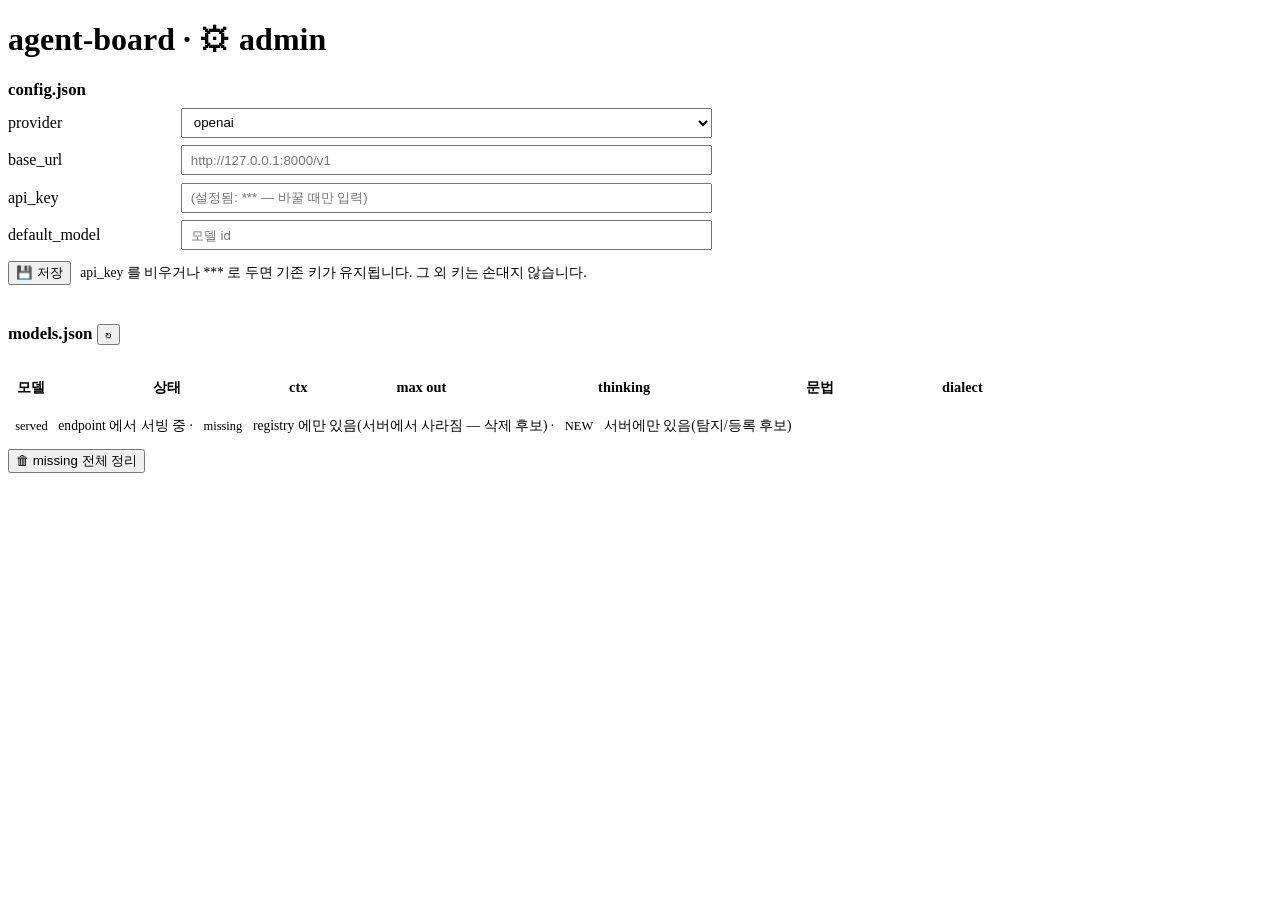
==== agent_board/static/admin.html @ d0db5e9c "v1.32.0: 모델 바인딩 키 wire_format → dialect (agent-cli v10.0.0 짝) agent-cli 10.0.0 이 wire_formats 를 dial" ====
<!doctype html>
<html lang="ko">
<head>
  <meta charset="utf-8">
  <meta name="viewport" content="width=device-width, initial-scale=1">
  <title>agent-board admin</title>
  <link rel="stylesheet" href="/static/style.css">
  <script>
    (function () {
      var THEMES = ["amber", "slate", "midnight", "terminal", "light"];
      try {
        var t = localStorage.getItem("agentcli_theme");
        if (THEMES.indexOf(t) === -1) {
          t = matchMedia("(prefers-color-scheme: light)").matches ? "light" : "amber";
        }
        document.documentElement.setAttribute("data-theme", t);
      } catch (e) {
        document.documentElement.setAttribute("data-theme", "amber");
      }
    })();
  </script>
  <style>
    /* admin 전용 소품 — 본체 style.css 토큰 위에 얹는 최소 레이어 */
    .adm-section { margin: 1.2rem 0; }
    .adm-section h2 { font-size: 1.05rem; margin-bottom: .5rem; }
    .adm-form { display: grid; grid-template-columns: 10rem 1fr; gap: .45rem .8rem; max-width: 44rem; align-items: center; }
    .adm-form input, .adm-form select { padding: .35rem .5rem; }
    .adm-actions { margin-top: .7rem; display: flex; gap: .6rem; align-items: center; }
    .adm-note { color: var(--muted); font-size: .85rem; }
    table.adm-models { border-collapse: collapse; width: 100%; max-width: 72rem; }
    table.adm-models th, table.adm-models td { border-bottom: 1px solid var(--border); padding: .4rem .55rem; text-align: left; font-size: .9rem; }
    .badge { display: inline-block; padding: .05rem .45rem; border-radius: .6rem; font-size: .78rem; }
    .badge.served  { background: color-mix(in srgb, var(--ok) 15%, transparent); color: var(--ok); }
    .badge.missing { background: var(--fail-soft-bg); color: var(--fail); }
    .badge.new     { background: color-mix(in srgb, var(--accent) 15%, transparent); color: var(--accent); }
    .badge.unknown { background: var(--surface-2); color: var(--muted); }
    .adm-status { min-height: 1.2rem; }
    .adm-status.err { color: var(--fail); }
    .adm-status.ok  { color: var(--ok); }
    dialog#entry-dlg { max-width: 34rem; width: 90%; border: 1px solid var(--border-2); border-radius: .5rem; background: var(--surface); color: inherit; }
    dialog#entry-dlg::backdrop { background: #0008; }
    #entry-form { display: grid; grid-template-columns: 14rem 1fr; gap: .4rem .7rem; align-items: center; margin: .8rem 0; }
    
  </style>
</head>
<body>
  <header>
    <h1><a href="/" style="text-decoration:none;color:inherit">agent-board</a> · ⚙ admin</h1>
  </header>

  <section class="adm-section" id="cfg">
    <h2>config.json <span class="adm-note" id="cfg-path"></span></h2>
    <div class="adm-form">
      <label for="cfg-provider">provider</label>
      <select id="cfg-provider">
        <option value="openai">openai</option>
        <option value="anthropic">anthropic</option>
      </select>
      <label for="cfg-base-url">base_url</label>
      <input id="cfg-base-url" type="text" placeholder="http://127.0.0.1:8000/v1">
      <label for="cfg-api-key">api_key</label>
      <input id="cfg-api-key" type="text" placeholder="(설정됨: *** — 바꿀 때만 입력)" autocomplete="off">
      <label for="cfg-default-model">default_model</label>
      <input id="cfg-default-model" type="text" placeholder="모델 id">
    </div>
    <div class="adm-actions">
      <button id="cfg-save" type="button" class="btn-primary">💾 저장</button>
      <span class="adm-note">api_key 를 비우거나 *** 로 두면 기존 키가 유지됩니다. 그 외 키는 손대지 않습니다.</span>
    </div>
    <div class="adm-status" id="cfg-status"></div>
  </section>

  <section class="adm-section" id="models">
    <h2>models.json
      <button id="models-refresh" type="button" class="btn-icon" title="endpoint 재프로브">↻</button>
    </h2>
    <div class="adm-status" id="models-status"></div>
    <table class="adm-models">
      <thead><tr>
        <th>모델</th><th>상태</th><th>ctx</th><th>max out</th><th>thinking</th><th>문법</th><th>dialect</th><th></th>
      </tr></thead>
      <tbody id="models-body"></tbody>
    </table>
    <p class="adm-note">
      <span class="badge served">served</span> endpoint 에서 서빙 중 ·
      <span class="badge missing">missing</span> registry 에만 있음(서버에서 사라짐 — 삭제 후보) ·
      <span class="badge new">NEW</span> 서버에만 있음(탐지/등록 후보)
    </p>
    <div class="adm-actions">
      <button id="models-clean" type="button" class="btn-danger">🗑 missing 전체 정리</button>
    </div>
  </section>

  <dialog id="entry-dlg">
    <h3 id="entry-title">모델 편집</h3>
    <form id="entry-form" method="dialog">
      <label>context_window</label><input id="ef-ctx" type="number" min="1">
      <label>max_output_tokens</label><input id="ef-maxout" type="number" min="1">
      <label>supports_thinking</label><input id="ef-thinking" type="checkbox">
      <label>supports_grammar</label><select id="ef-grammar" title="서버가 디코딩 문법(guided_grammar)을 강제하는가 — 미기록이면 인스턴스에서 📐 가 미확인으로 잠기고, 감지(프로브)를 돌리면 판정이 채워진다"><option value="">미기록 (감지 시 판정)</option><option value="true">true</option><option value="false">false</option></select>
      <label>dialect</label><select id="ef-wire" title="이 모델의 방언(dialect, 응답의 tool-call 모양) 바인딩 — auto 는 agent-cli 해석 체인(기본 json_fc)에 위임"></select>
    </form>
    <div class="adm-actions">
      <button id="entry-save" type="button" class="btn-primary">💾 저장</button>
      <button id="entry-cancel" type="button" class="btn-ghost">취소</button>
      <span class="adm-status" id="entry-status"></span>
    </div>
  </dialog>

  <script src="/static/admin.js"></script>
</body>
</html>
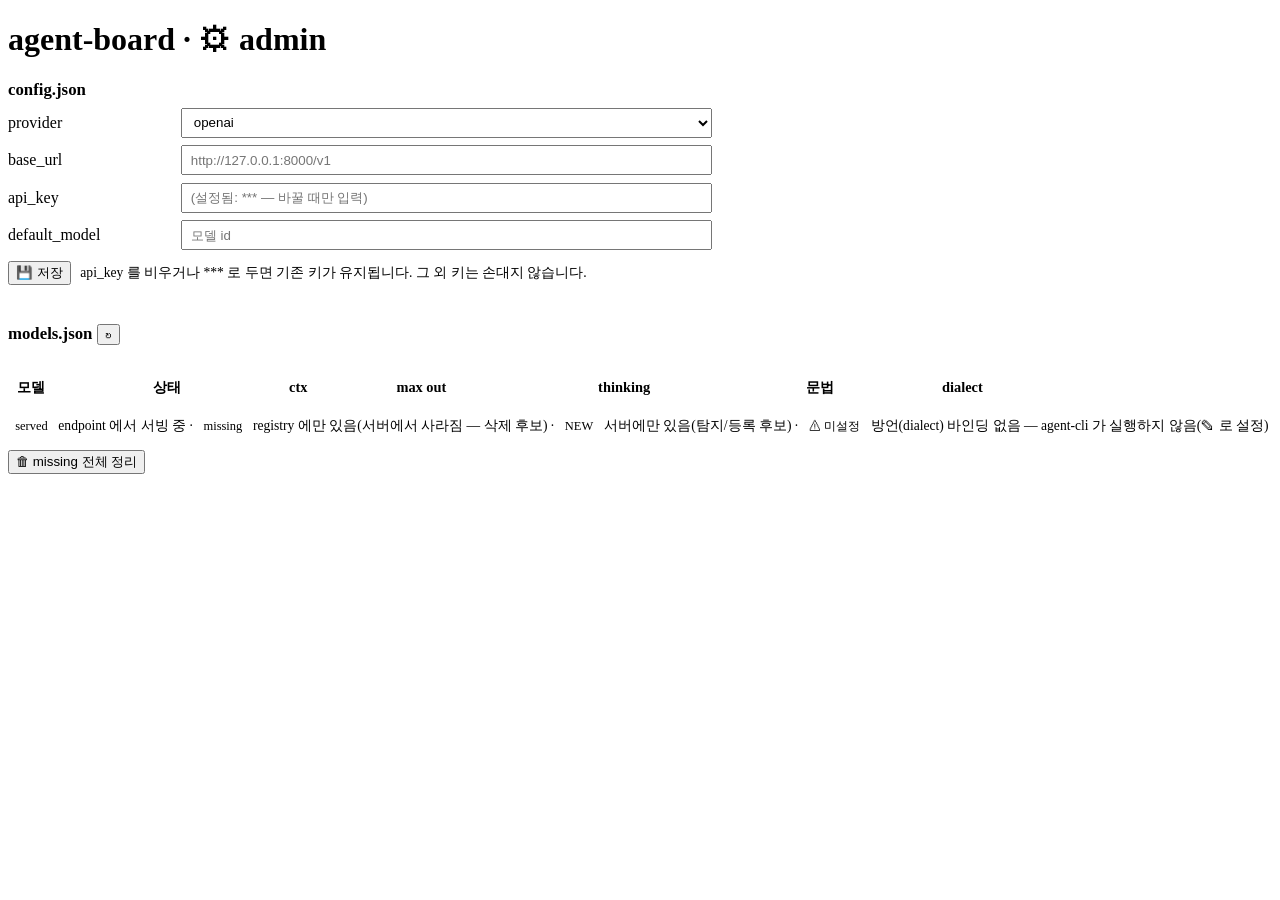
==== commit e7650107: "feat: bound models only — mandatory dialect binding, run gate, boot-failure reason (v1.33.0) agent-c" ====
--- a/agent_board/static/admin.html
+++ b/agent_board/static/admin.html
@@ -34,6 +34,8 @@
     .badge.missing { background: var(--fail-soft-bg); color: var(--fail); }
     .badge.new     { background: color-mix(in srgb, var(--accent) 15%, transparent); color: var(--accent); }
     .badge.unknown { background: var(--surface-2); color: var(--muted); }
+    .badge.unbound { background: var(--fail-soft-bg); color: var(--fail); }
+    .ef-guide { grid-column: 1 / -1; color: var(--muted); font-size: .85rem; margin-top: -.2rem; }
     .adm-status { min-height: 1.2rem; }
     .adm-status.err { color: var(--fail); }
     .adm-status.ok  { color: var(--ok); }
@@ -84,7 +86,8 @@
     <p class="adm-note">
       <span class="badge served">served</span> endpoint 에서 서빙 중 ·
       <span class="badge missing">missing</span> registry 에만 있음(서버에서 사라짐 — 삭제 후보) ·
-      <span class="badge new">NEW</span> 서버에만 있음(탐지/등록 후보)
+      <span class="badge new">NEW</span> 서버에만 있음(탐지/등록 후보) ·
+      <span class="badge unbound">⚠ 미설정</span> 방언(dialect) 바인딩 없음 — agent-cli 가 실행하지 않음(✎ 로 설정)
     </p>
     <div class="adm-actions">
       <button id="models-clean" type="button" class="btn-danger">🗑 missing 전체 정리</button>
@@ -98,7 +101,8 @@
       <label>max_output_tokens</label><input id="ef-maxout" type="number" min="1">
       <label>supports_thinking</label><input id="ef-thinking" type="checkbox">
       <label>supports_grammar</label><select id="ef-grammar" title="서버가 디코딩 문법(guided_grammar)을 강제하는가 — 미기록이면 인스턴스에서 📐 가 미확인으로 잠기고, 감지(프로브)를 돌리면 판정이 채워진다"><option value="">미기록 (감지 시 판정)</option><option value="true">true</option><option value="false">false</option></select>
-      <label>dialect</label><select id="ef-wire" title="이 모델의 방언(dialect, 응답의 tool-call 모양) 바인딩 — auto 는 agent-cli 해석 체인(기본 json_fc)에 위임"></select>
+      <label>dialect</label><select id="ef-wire" title="이 모델의 방언(dialect, 응답의 tool-call 모양) 바인딩 — 필수. 없으면 agent-cli 가 이 모델을 실행하지 않습니다"></select>
+      <div id="ef-wire-guide" class="ef-guide"></div>
     </form>
     <div class="adm-actions">
       <button id="entry-save" type="button" class="btn-primary">💾 저장</button>
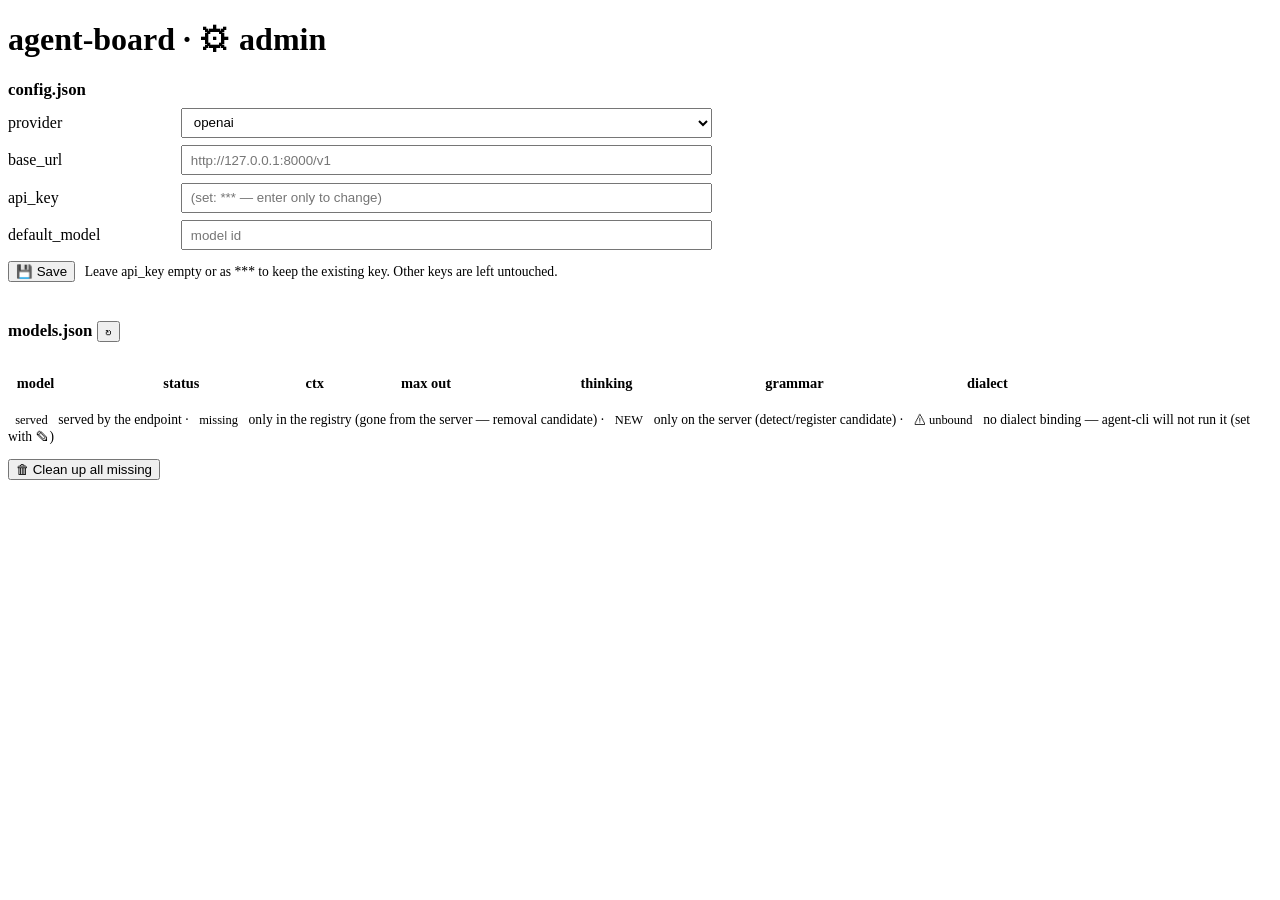
==== commit f99afe2b: "v1.37.0: 화면 문자열 영어 단일화 (agent-cli ≥ 10.62.2 짝) 보드·어드민 화면의 사용자 문자열(카드 상태·버튼·새 글/복제 폼·노브 패널· 토스트·어드민 표" ====
--- a/agent_board/static/admin.html
+++ b/agent_board/static/admin.html
@@ -61,52 +61,52 @@
       <label for="cfg-base-url">base_url</label>
       <input id="cfg-base-url" type="text" placeholder="http://127.0.0.1:8000/v1">
       <label for="cfg-api-key">api_key</label>
-      <input id="cfg-api-key" type="text" placeholder="(설정됨: *** — 바꿀 때만 입력)" autocomplete="off">
+      <input id="cfg-api-key" type="text" placeholder="(set: *** — enter only to change)" autocomplete="off">
       <label for="cfg-default-model">default_model</label>
-      <input id="cfg-default-model" type="text" placeholder="모델 id">
+      <input id="cfg-default-model" type="text" placeholder="model id">
     </div>
     <div class="adm-actions">
-      <button id="cfg-save" type="button" class="btn-primary">💾 저장</button>
-      <span class="adm-note">api_key 를 비우거나 *** 로 두면 기존 키가 유지됩니다. 그 외 키는 손대지 않습니다.</span>
+      <button id="cfg-save" type="button" class="btn-primary">💾 Save</button>
+      <span class="adm-note">Leave api_key empty or as *** to keep the existing key. Other keys are left untouched.</span>
     </div>
     <div class="adm-status" id="cfg-status"></div>
   </section>
 
   <section class="adm-section" id="models">
     <h2>models.json
-      <button id="models-refresh" type="button" class="btn-icon" title="endpoint 재프로브">↻</button>
+      <button id="models-refresh" type="button" class="btn-icon" title="Re-probe the endpoint">↻</button>
     </h2>
     <div class="adm-status" id="models-status"></div>
     <table class="adm-models">
       <thead><tr>
-        <th>모델</th><th>상태</th><th>ctx</th><th>max out</th><th>thinking</th><th>문법</th><th>dialect</th><th></th>
+        <th>model</th><th>status</th><th>ctx</th><th>max out</th><th>thinking</th><th>grammar</th><th>dialect</th><th></th>
       </tr></thead>
       <tbody id="models-body"></tbody>
     </table>
     <p class="adm-note">
-      <span class="badge served">served</span> endpoint 에서 서빙 중 ·
-      <span class="badge missing">missing</span> registry 에만 있음(서버에서 사라짐 — 삭제 후보) ·
-      <span class="badge new">NEW</span> 서버에만 있음(탐지/등록 후보) ·
-      <span class="badge unbound">⚠ 미설정</span> 방언(dialect) 바인딩 없음 — agent-cli 가 실행하지 않음(✎ 로 설정)
+      <span class="badge served">served</span> served by the endpoint ·
+      <span class="badge missing">missing</span> only in the registry (gone from the server — removal candidate) ·
+      <span class="badge new">NEW</span> only on the server (detect/register candidate) ·
+      <span class="badge unbound">⚠ unbound</span> no dialect binding — agent-cli will not run it (set with ✎)
     </p>
     <div class="adm-actions">
-      <button id="models-clean" type="button" class="btn-danger">🗑 missing 전체 정리</button>
+      <button id="models-clean" type="button" class="btn-danger">🗑 Clean up all missing</button>
     </div>
   </section>
 
   <dialog id="entry-dlg">
-    <h3 id="entry-title">모델 편집</h3>
+    <h3 id="entry-title">Edit model</h3>
     <form id="entry-form" method="dialog">
       <label>context_window</label><input id="ef-ctx" type="number" min="1">
       <label>max_output_tokens</label><input id="ef-maxout" type="number" min="1">
       <label>supports_thinking</label><input id="ef-thinking" type="checkbox">
-      <label>supports_grammar</label><select id="ef-grammar" title="서버가 디코딩 문법(guided_grammar)을 강제하는가 — 미기록이면 인스턴스에서 📐 가 미확인으로 잠기고, 감지(프로브)를 돌리면 판정이 채워진다"><option value="">미기록 (감지 시 판정)</option><option value="true">true</option><option value="false">false</option></select>
-      <label>dialect</label><select id="ef-wire" title="이 모델의 방언(dialect, 응답의 tool-call 모양) 바인딩 — 필수. 없으면 agent-cli 가 이 모델을 실행하지 않습니다"></select>
+      <label>supports_grammar</label><select id="ef-grammar" title="Whether the server enforces a decoding grammar (guided_grammar) — unrecorded locks 📐 as unknown in the instance; running detection (probe) fills it in"><option value="">unrecorded (decided on detection)</option><option value="true">true</option><option value="false">false</option></select>
+      <label>dialect</label><select id="ef-wire" title="This model's dialect binding (the tool-call shape of its replies) — required. Without it agent-cli will not run the model"></select>
       <div id="ef-wire-guide" class="ef-guide"></div>
     </form>
     <div class="adm-actions">
-      <button id="entry-save" type="button" class="btn-primary">💾 저장</button>
-      <button id="entry-cancel" type="button" class="btn-ghost">취소</button>
+      <button id="entry-save" type="button" class="btn-primary">💾 Save</button>
+      <button id="entry-cancel" type="button" class="btn-ghost">Cancel</button>
       <span class="adm-status" id="entry-status"></span>
     </div>
   </dialog>
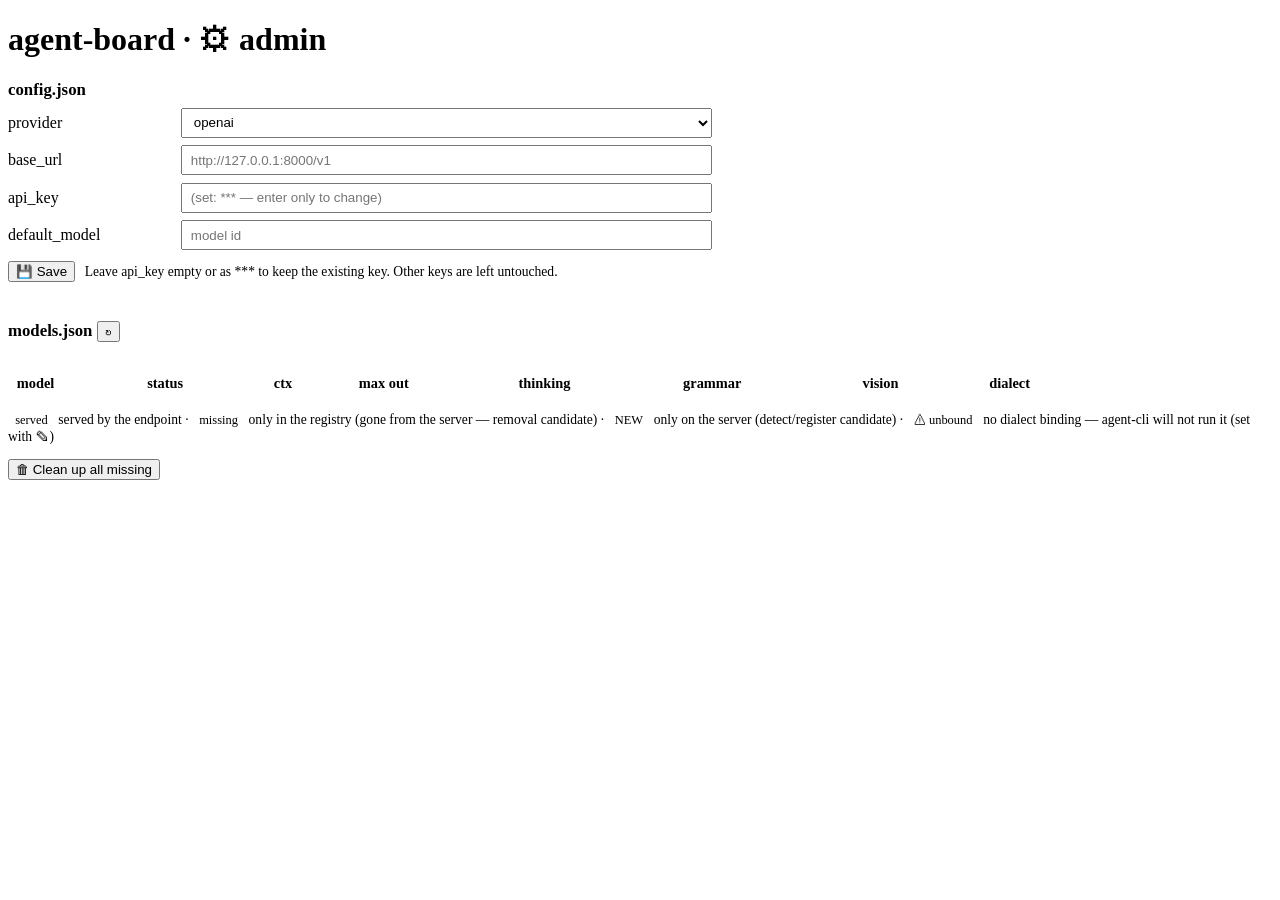
==== commit a3e6a23b: "v1.38.0: 모델 편집기에 supports_vision 열·3값 선택 (agent-cli ≥ 10.68.0 짝) 어드민 models.json 표에 `vision` 열(✓/✗/?" ====
--- a/agent_board/static/admin.html
+++ b/agent_board/static/admin.html
@@ -79,7 +79,7 @@
     <div class="adm-status" id="models-status"></div>
     <table class="adm-models">
       <thead><tr>
-        <th>model</th><th>status</th><th>ctx</th><th>max out</th><th>thinking</th><th>grammar</th><th>dialect</th><th></th>
+        <th>model</th><th>status</th><th>ctx</th><th>max out</th><th>thinking</th><th>grammar</th><th>vision</th><th>dialect</th><th></th>
       </tr></thead>
       <tbody id="models-body"></tbody>
     </table>
@@ -101,6 +101,7 @@
       <label>max_output_tokens</label><input id="ef-maxout" type="number" min="1">
       <label>supports_thinking</label><input id="ef-thinking" type="checkbox">
       <label>supports_grammar</label><select id="ef-grammar" title="Whether the server enforces a decoding grammar (guided_grammar) — unrecorded locks 📐 as unknown in the instance; running detection (probe) fills it in"><option value="">unrecorded (decided on detection)</option><option value="true">true</option><option value="false">false</option></select>
+      <label>supports_vision</label><select id="ef-vision" title="Whether the model can view images — unrecorded means the instance probes once on the first image and writes the verdict here (agent-cli ≥ 10.68.0)"><option value="">unrecorded (decided on first image)</option><option value="true">true</option><option value="false">false</option></select>
       <label>dialect</label><select id="ef-wire" title="This model's dialect binding (the tool-call shape of its replies) — required. Without it agent-cli will not run the model"></select>
       <div id="ef-wire-guide" class="ef-guide"></div>
     </form>
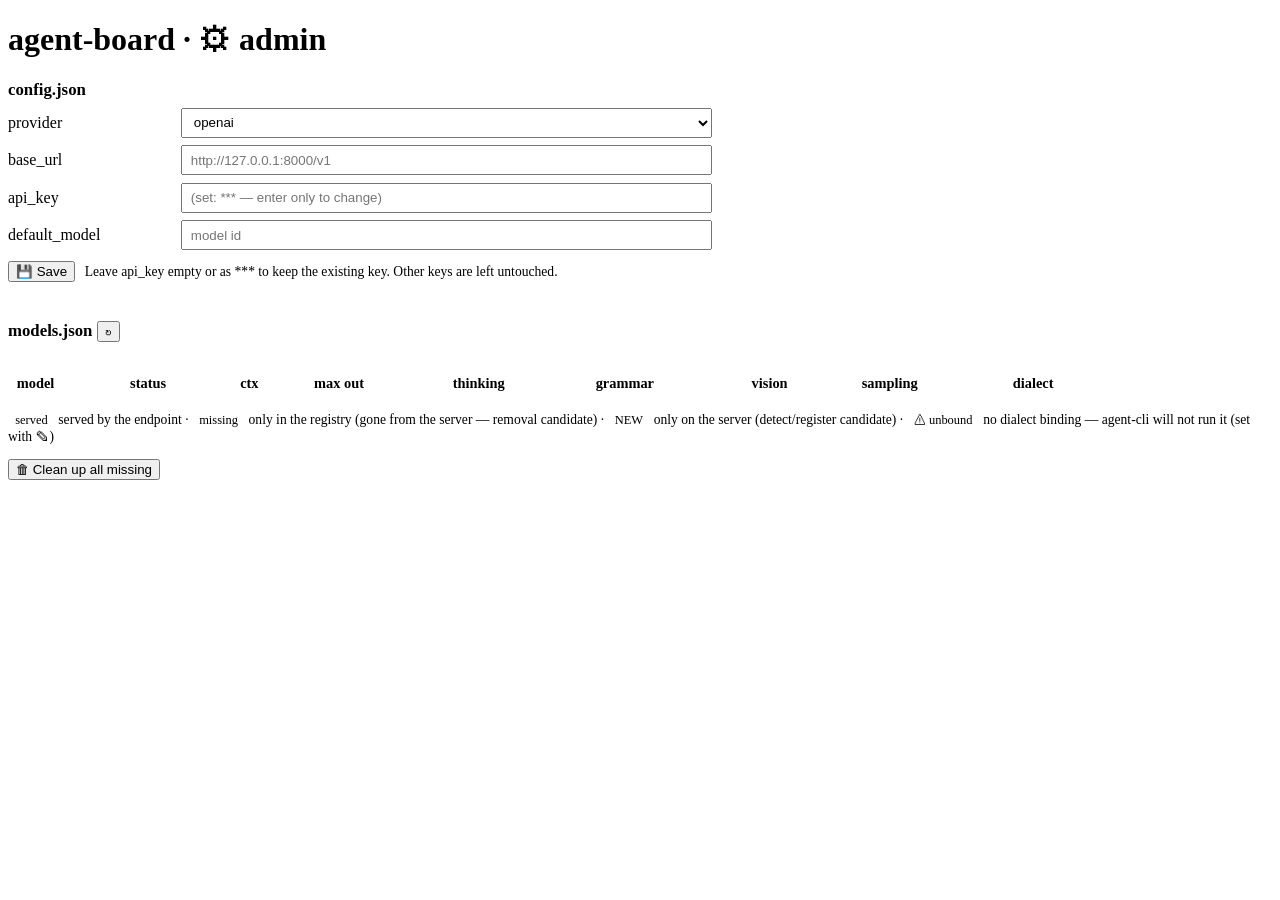
==== commit aec34c8f: "v1.39.0: 모델 편집기에 기본 샘플링 temperature·top_p 칸·sampling 열 (agent-cli ≥ 10.69.0 짝) agent-cli 10.69.0 의 🎲" ====
--- a/agent_board/static/admin.html
+++ b/agent_board/static/admin.html
@@ -79,7 +79,7 @@
     <div class="adm-status" id="models-status"></div>
     <table class="adm-models">
       <thead><tr>
-        <th>model</th><th>status</th><th>ctx</th><th>max out</th><th>thinking</th><th>grammar</th><th>vision</th><th>dialect</th><th></th>
+        <th>model</th><th>status</th><th>ctx</th><th>max out</th><th>thinking</th><th>grammar</th><th>vision</th><th>sampling</th><th>dialect</th><th></th>
       </tr></thead>
       <tbody id="models-body"></tbody>
     </table>
@@ -102,6 +102,8 @@
       <label>supports_thinking</label><input id="ef-thinking" type="checkbox">
       <label>supports_grammar</label><select id="ef-grammar" title="Whether the server enforces a decoding grammar (guided_grammar) — unrecorded locks 📐 as unknown in the instance; running detection (probe) fills it in"><option value="">unrecorded (decided on detection)</option><option value="true">true</option><option value="false">false</option></select>
       <label>supports_vision</label><select id="ef-vision" title="Whether the model can view images — unrecorded means the instance probes once on the first image and writes the verdict here (agent-cli ≥ 10.68.0)"><option value="">unrecorded (decided on first image)</option><option value="true">true</option><option value="false">false</option></select>
+      <label>temperature</label><input id="ef-temperature" type="number" min="0" max="2" step="0.05" placeholder="unrecorded — server default" title="Default sampling temperature for this model (0–2), sent with every request unless a room sets its own 🎲 knob. Empty = not recorded, the server decides (agent-cli ≥ 10.69.0)">
+      <label>top_p</label><input id="ef-top-p" type="number" min="0" max="1" step="0.01" placeholder="unrecorded — server default" title="Default nucleus-sampling top_p for this model (0–1), sent with every request unless a room sets its own 🎲 knob. Empty = not recorded, the server decides (agent-cli ≥ 10.69.0)">
       <label>dialect</label><select id="ef-wire" title="This model's dialect binding (the tool-call shape of its replies) — required. Without it agent-cli will not run the model"></select>
       <div id="ef-wire-guide" class="ef-guide"></div>
     </form>
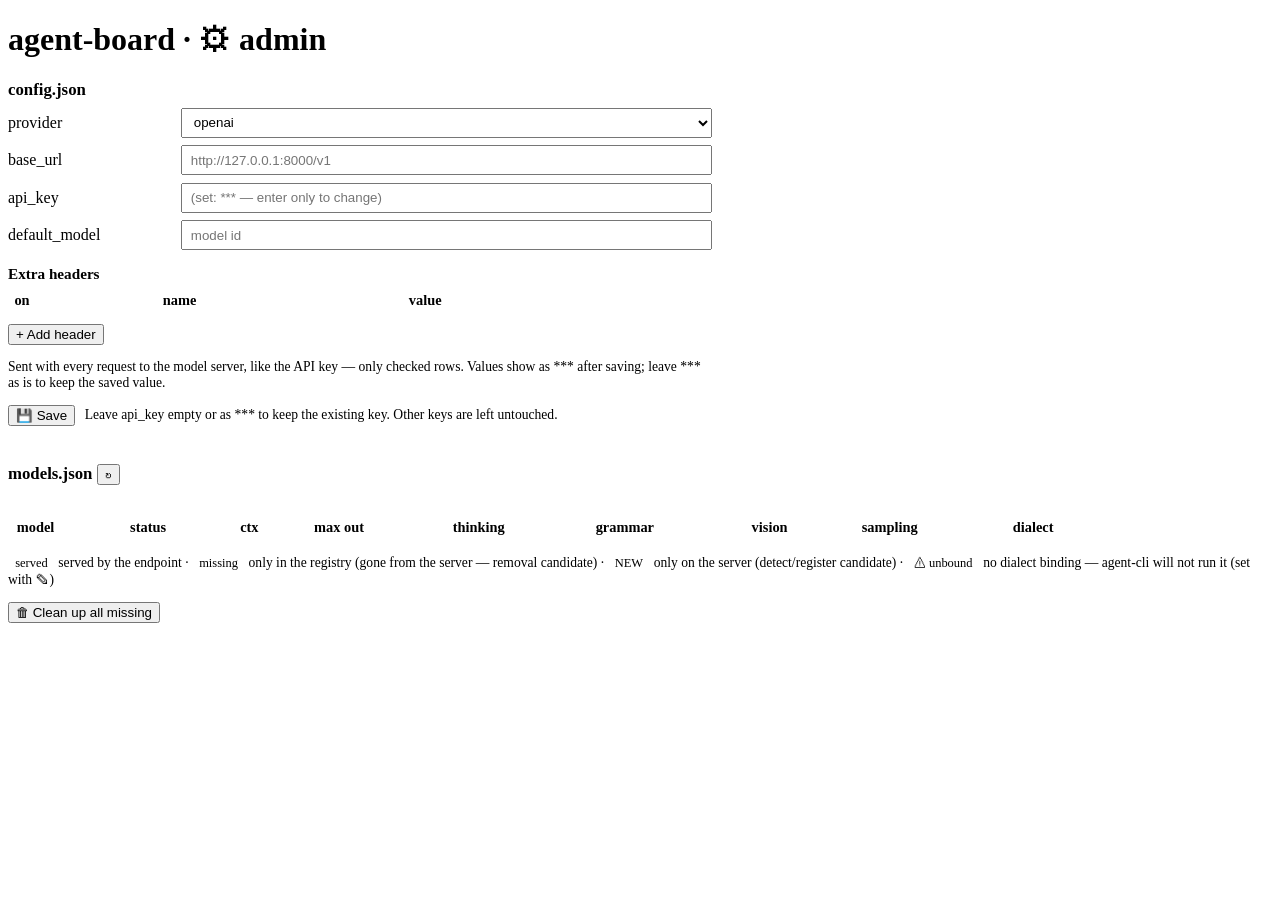
==== commit 8b96301e: "v1.47.0: admin 의 Extra headers — agent-cli extra_headers 를 체크박스 표로 편집한다 agent-cli v10.134.0 의 config" ====
--- a/agent_board/static/admin.html
+++ b/agent_board/static/admin.html
@@ -42,6 +42,12 @@
     dialog#entry-dlg { max-width: 34rem; width: 90%; border: 1px solid var(--border-2); border-radius: .5rem; background: var(--surface); color: inherit; }
     dialog#entry-dlg::backdrop { background: #0008; }
     #entry-form { display: grid; grid-template-columns: 14rem 1fr; gap: .4rem .7rem; align-items: center; margin: .8rem 0; }
+    /* extra_headers — 모델 서버로 가는 요청에 붙는 사용자 헤더 (값은 *** 로만 보인다) */
+    .adm-hdrs { margin-top: .9rem; max-width: 44rem; }
+    .adm-hdrs h3 { font-size: .95rem; margin: 0 0 .35rem; }
+    table.adm-hdrs-table { border-collapse: collapse; width: 100%; }
+    table.adm-hdrs-table th, table.adm-hdrs-table td { padding: .25rem .4rem; text-align: left; font-size: .9rem; }
+    table.adm-hdrs-table input[type=text], table.adm-hdrs-table input[type=password] { width: 100%; padding: .3rem .45rem; box-sizing: border-box; }
     
   </style>
 </head>
@@ -64,6 +70,17 @@
       <input id="cfg-api-key" type="text" placeholder="(set: *** — enter only to change)" autocomplete="off">
       <label for="cfg-default-model">default_model</label>
       <input id="cfg-default-model" type="text" placeholder="model id">
+    </div>
+    <div class="adm-hdrs" id="cfg-hdrs">
+      <h3>Extra headers</h3>
+      <table class="adm-hdrs-table">
+        <thead><tr><th>on</th><th>name</th><th>value</th><th></th></tr></thead>
+        <tbody id="cfg-hdrs-body"></tbody>
+      </table>
+      <div class="adm-actions">
+        <button id="cfg-hdr-add" type="button" class="btn-ghost">+ Add header</button>
+      </div>
+      <p class="adm-note">Sent with every request to the model server, like the API key — only checked rows. Values show as *** after saving; leave *** as is to keep the saved value.</p>
     </div>
     <div class="adm-actions">
       <button id="cfg-save" type="button" class="btn-primary">💾 Save</button>
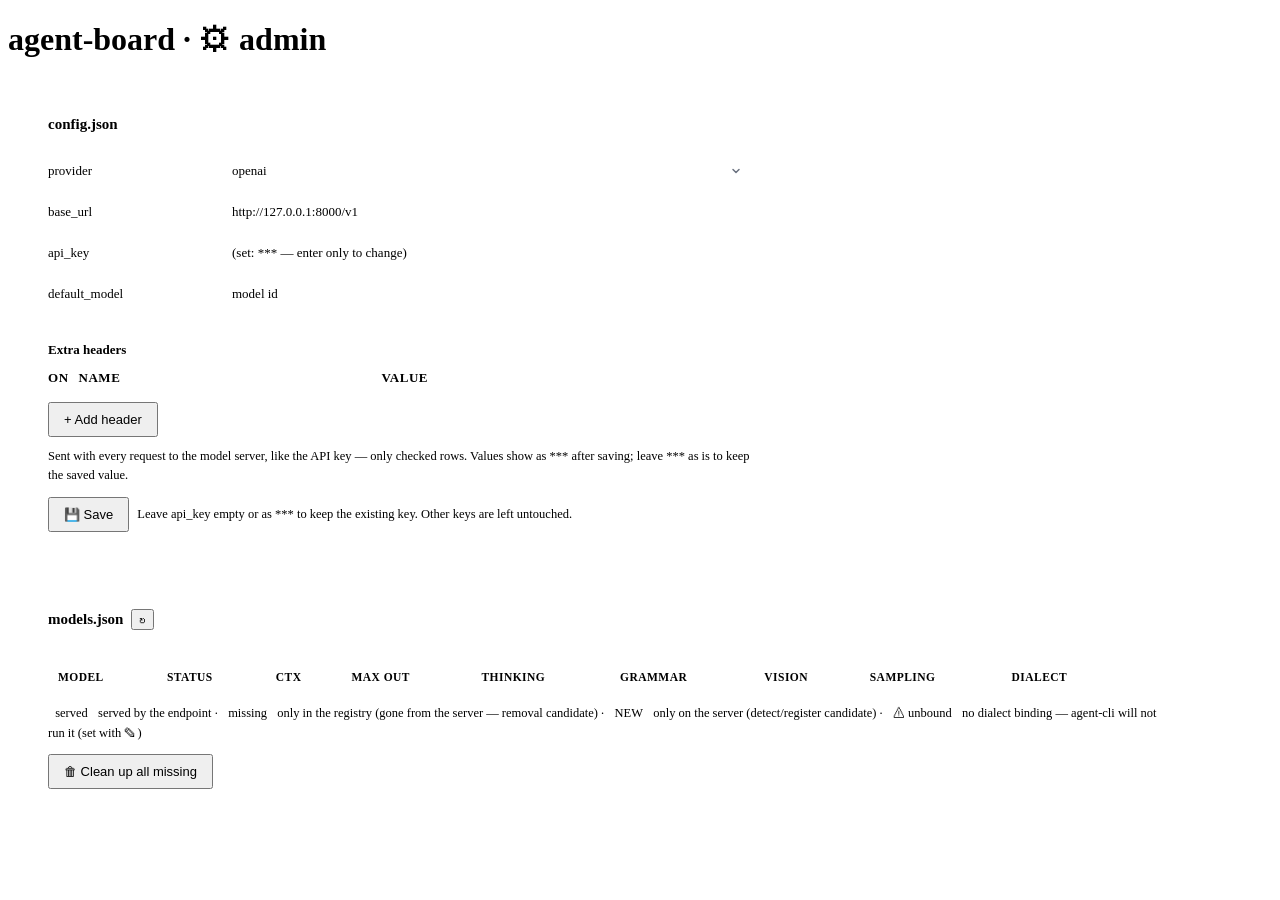
==== commit 0ec9648c: "v1.47.1: admin 화면 다듬기 — 본문 여백·섹션 판·입력 컨트롤 한 벌 admin 본문이 화면 왼쪽 끝에 붙던 것을 머리줄과 같은 거터(20px/모바일 14px)로, 입" ====
--- a/agent_board/static/admin.html
+++ b/agent_board/static/admin.html
@@ -20,35 +20,107 @@
     })();
   </script>
   <style>
-    /* admin 전용 소품 — 본체 style.css 토큰 위에 얹는 최소 레이어 */
-    .adm-section { margin: 1.2rem 0; }
-    .adm-section h2 { font-size: 1.05rem; margin-bottom: .5rem; }
-    .adm-form { display: grid; grid-template-columns: 10rem 1fr; gap: .45rem .8rem; max-width: 44rem; align-items: center; }
-    .adm-form input, .adm-form select { padding: .35rem .5rem; }
-    .adm-actions { margin-top: .7rem; display: flex; gap: .6rem; align-items: center; }
-    .adm-note { color: var(--muted); font-size: .85rem; }
-    table.adm-models { border-collapse: collapse; width: 100%; max-width: 72rem; }
-    table.adm-models th, table.adm-models td { border-bottom: 1px solid var(--border); padding: .4rem .55rem; text-align: left; font-size: .9rem; }
+    /* admin 전용 소품 — 본체 style.css 토큰 위에 얹는 최소 레이어.
+       메인 화면(style.css)은 건드리지 않고, 여기 규칙은 전부 admin 안으로 범위를 좁힌다. */
+
+    /* ── 본문 틀: 머리줄과 같은 좌우 20px(모바일 14px), 넓은 화면은 최대 폭 + 왼쪽 정렬 ── */
+    .adm-main { padding: 20px 20px 40px; max-width: 72rem; display: flex; flex-direction: column; gap: 16px; }
+
+    /* ── 섹션 판 둘(config.json·models.json) — 그 밖에는 카드를 만들지 않는다 ── */
+    .adm-section { background: var(--surface); border: 1px solid var(--border); border-radius: 10px; padding: 16px 20px 18px; min-width: 0; }
+    .adm-section h2 { font-size: 15px; font-weight: 600; margin: 0 0 14px; display: flex; align-items: center; gap: 8px; flex-wrap: wrap; }
+    /* 경로 노트는 제목 아래 한 줄 — 긴 경로가 판을 밀어내지 않게 아무 데서나 꺾는다 */
+    .adm-section h2 #cfg-path { flex-basis: 100%; font-weight: 400; font-size: 12px; overflow-wrap: anywhere; font-family: ui-monospace, SFMono-Regular, Menlo, monospace; }
+    .adm-form { display: grid; grid-template-columns: 10rem 1fr; gap: 8px 14px; max-width: 44rem; align-items: center; }
+    .adm-form > label, #entry-form > label { color: var(--text-2); font-size: 13px; }
+    .adm-actions { margin-top: 12px; display: flex; gap: 8px; align-items: center; flex-wrap: wrap; }
+    .adm-note { color: var(--muted); font-size: 12.5px; line-height: 1.5; }
+    .adm-status { min-height: 1.2rem; font-size: 13px; margin-top: 8px; overflow-wrap: anywhere; }
+    .adm-status.err { color: var(--fail); }
+    .adm-status.ok  { color: var(--ok); }
+
+    /* ── 입력 컨트롤 한 벌 — 메인 #new input 과 같은 모양 (admin 의 text·password·number·select, dialog 포함) ── */
+    .adm-main input:is([type=text], [type=password], [type=number]),
+    .adm-main select,
+    #entry-dlg input:is([type=text], [type=password], [type=number]),
+    #entry-dlg select {
+      padding: 8px 10px; border-radius: 8px; font-size: 13px; font-family: inherit; line-height: 1.3;
+      border: 1px solid var(--border-2); background: var(--bg); color: var(--text);
+      min-width: 0; width: 100%; box-sizing: border-box; outline: none;
+      transition: border-color .12s, box-shadow .12s;
+    }
+    .adm-main input:is([type=text], [type=password], [type=number]):hover,
+    .adm-main select:hover,
+    #entry-dlg input:is([type=text], [type=password], [type=number]):hover,
+    #entry-dlg select:hover { border-color: var(--ghost-border); }
+    .adm-main input:is([type=text], [type=password], [type=number]):focus-visible,
+    .adm-main select:focus-visible,
+    #entry-dlg input:is([type=text], [type=password], [type=number]):focus-visible,
+    #entry-dlg select:focus-visible { border-color: var(--focus-ring); box-shadow: 0 0 0 3px var(--accent-soft); outline: none; }
+    /* UA 가 그리는 부분(number 스피너·빈 체크박스·select 목록)도 테마 명암을 따르게 */
+    .adm-main, #entry-dlg { color-scheme: dark; }
+    :root[data-theme="light"] .adm-main, :root[data-theme="light"] #entry-dlg { color-scheme: light; }
+    .adm-main input::placeholder, #entry-dlg input::placeholder { color: var(--muted); opacity: 1; }
+    /* select — UA 화살표 대신 인라인 SVG. data URI 는 currentColor 를 못 쓰니 어두운 테마 넷은 밝은 회색, light 는 진한 회색 */
+    .adm-main select, #entry-dlg select {
+      appearance: none; -webkit-appearance: none; padding-right: 30px; cursor: pointer;
+      background-image: url("data:image/svg+xml,%3Csvg xmlns='http://www.w3.org/2000/svg' width='12' height='12' viewBox='0 0 12 12'%3E%3Cpath d='M3 4.5l3 3 3-3' fill='none' stroke='%239aa1ad' stroke-width='1.5' stroke-linecap='round' stroke-linejoin='round'/%3E%3C/svg%3E");
+      background-repeat: no-repeat; background-position: right 10px center; background-size: 12px 12px;
+    }
+    :root[data-theme="light"] .adm-main select, :root[data-theme="light"] #entry-dlg select {
+      background-image: url("data:image/svg+xml,%3Csvg xmlns='http://www.w3.org/2000/svg' width='12' height='12' viewBox='0 0 12 12'%3E%3Cpath d='M3 4.5l3 3 3-3' fill='none' stroke='%236b7280' stroke-width='1.5' stroke-linecap='round' stroke-linejoin='round'/%3E%3C/svg%3E");
+    }
+    .adm-main select option, #entry-dlg select option { background: var(--surface); color: var(--text); }
+    .adm-main input[type=checkbox], #entry-dlg input[type=checkbox] { accent-color: var(--accent); width: 16px; height: 16px; margin: 0; vertical-align: middle; cursor: pointer; }
+    /* 같은 줄의 버튼도 입력과 같은 높이(13px 글자 + 8px 패딩) */
+    .adm-main .adm-actions > button, #entry-dlg .adm-actions > button { padding: 8px 14px; font-size: 13px; }
+
+    /* ── 표: 머리는 작은 대문자 톤, 행 hover, 숫자 열 tabular-nums ── */
+    .adm-table-wrap { overflow-x: auto; margin: 0 -4px; padding: 0 4px; }
+    table.adm-models { border-collapse: collapse; width: 100%; }
+    table.adm-models th, table.adm-models td { border-bottom: 1px solid var(--border); padding: 8px 10px; text-align: left; font-size: 13px; white-space: nowrap; }
+    table.adm-models th, table.adm-hdrs-table th { color: var(--text-2); font-size: 11.5px; font-weight: 600; letter-spacing: .04em; text-transform: uppercase; }
+    table.adm-models th { border-bottom-color: var(--border-2); }
+    table.adm-models tbody tr:hover td { background: var(--surface-2); }
+    table.adm-models td:nth-child(3), table.adm-models td:nth-child(4), table.adm-models td:nth-child(8) { font-variant-numeric: tabular-nums; }
+    table.adm-models td:last-child { text-align: right; }
+    table.adm-models td:last-child button { margin-left: 4px; }
     .badge { display: inline-block; padding: .05rem .45rem; border-radius: .6rem; font-size: .78rem; }
     .badge.served  { background: color-mix(in srgb, var(--ok) 15%, transparent); color: var(--ok); }
     .badge.missing { background: var(--fail-soft-bg); color: var(--fail); }
     .badge.new     { background: color-mix(in srgb, var(--accent) 15%, transparent); color: var(--accent); }
     .badge.unknown { background: var(--surface-2); color: var(--muted); }
     .badge.unbound { background: var(--fail-soft-bg); color: var(--fail); }
-    .ef-guide { grid-column: 1 / -1; color: var(--muted); font-size: .85rem; margin-top: -.2rem; }
-    .adm-status { min-height: 1.2rem; }
-    .adm-status.err { color: var(--fail); }
-    .adm-status.ok  { color: var(--ok); }
-    dialog#entry-dlg { max-width: 34rem; width: 90%; border: 1px solid var(--border-2); border-radius: .5rem; background: var(--surface); color: inherit; }
+    #models > .adm-note { margin: 12px 0 0; }
+
+    /* ── extra_headers — 모델 서버로 가는 요청에 붙는 사용자 헤더 (값은 *** 로만 보인다) ── */
+    .adm-hdrs { margin-top: 18px; padding-top: 14px; border-top: 1px solid var(--border); max-width: 44rem; }
+    .adm-hdrs h3 { font-size: 13px; font-weight: 600; margin: 0 0 8px; }
+    .adm-hdrs .adm-note { margin: 10px 0 0; }
+    table.adm-hdrs-table { border-collapse: collapse; width: 100%; }
+    table.adm-hdrs-table th, table.adm-hdrs-table td { padding: 4px 6px 4px 0; text-align: left; font-size: 13px; vertical-align: middle; }
+    table.adm-hdrs-table th:first-child, table.adm-hdrs-table td:first-child { width: 1%; padding-right: 10px; text-align: center; }
+    table.adm-hdrs-table td:last-child { width: 1%; padding-right: 0; }
+    table.adm-hdrs-table td:last-child button { padding: 8px 12px; font-size: 13px; }
+
+    /* ── dialog — 같은 입력 규칙, 제목·폼·버튼 줄 간격 ── */
+    dialog#entry-dlg { max-width: 34rem; width: calc(100% - 28px); padding: 18px 20px; border: 1px solid var(--border-2); border-radius: 10px; background: var(--surface); color: inherit; box-shadow: 0 12px 40px var(--shadow); }
     dialog#entry-dlg::backdrop { background: #0008; }
-    #entry-form { display: grid; grid-template-columns: 14rem 1fr; gap: .4rem .7rem; align-items: center; margin: .8rem 0; }
-    /* extra_headers — 모델 서버로 가는 요청에 붙는 사용자 헤더 (값은 *** 로만 보인다) */
-    .adm-hdrs { margin-top: .9rem; max-width: 44rem; }
-    .adm-hdrs h3 { font-size: .95rem; margin: 0 0 .35rem; }
-    table.adm-hdrs-table { border-collapse: collapse; width: 100%; }
-    table.adm-hdrs-table th, table.adm-hdrs-table td { padding: .25rem .4rem; text-align: left; font-size: .9rem; }
-    table.adm-hdrs-table input[type=text], table.adm-hdrs-table input[type=password] { width: 100%; padding: .3rem .45rem; box-sizing: border-box; }
-    
+    #entry-title { margin: 0 0 14px; font-size: 15px; font-weight: 600; overflow-wrap: anywhere; }
+    #entry-form { display: grid; grid-template-columns: 11rem minmax(0, 1fr); gap: 8px 12px; align-items: center; margin: 0; }
+    #entry-form > input[type=checkbox] { justify-self: start; }
+    .ef-guide { grid-column: 1 / -1; color: var(--muted); font-size: 12.5px; line-height: 1.5; }
+    #entry-dlg .adm-actions { margin-top: 16px; padding-top: 14px; border-top: 1px solid var(--border); }
+    #entry-dlg .adm-status { margin-top: 0; }
+
+    /* ── 좁은 화면 — style.css 의 모바일 규칙과 같은 14px 거터, 폼은 한 열 ── */
+    @media (max-width: 640px) {
+      .adm-main { padding: 14px 14px 32px; gap: 12px; }
+      .adm-section { padding: 14px; }
+      .adm-form, #entry-form { grid-template-columns: minmax(0, 1fr); gap: 4px; }
+      .adm-form > input, .adm-form > select, #entry-form > input, #entry-form > select { margin-bottom: 6px; }
+      dialog#entry-dlg { padding: 16px 14px; }
+    }
   </style>
 </head>
 <body>
@@ -56,6 +128,7 @@
     <h1><a href="/" style="text-decoration:none;color:inherit">agent-board</a> · ⚙ admin</h1>
   </header>
 
+  <main class="adm-main">
   <section class="adm-section" id="cfg">
     <h2>config.json <span class="adm-note" id="cfg-path"></span></h2>
     <div class="adm-form">
@@ -94,12 +167,14 @@
       <button id="models-refresh" type="button" class="btn-icon" title="Re-probe the endpoint">↻</button>
     </h2>
     <div class="adm-status" id="models-status"></div>
+    <div class="adm-table-wrap">
     <table class="adm-models">
       <thead><tr>
         <th>model</th><th>status</th><th>ctx</th><th>max out</th><th>thinking</th><th>grammar</th><th>vision</th><th>sampling</th><th>dialect</th><th></th>
       </tr></thead>
       <tbody id="models-body"></tbody>
     </table>
+    </div>
     <p class="adm-note">
       <span class="badge served">served</span> served by the endpoint ·
       <span class="badge missing">missing</span> only in the registry (gone from the server — removal candidate) ·
@@ -110,6 +185,7 @@
       <button id="models-clean" type="button" class="btn-danger">🗑 Clean up all missing</button>
     </div>
   </section>
+  </main>
 
   <dialog id="entry-dlg">
     <h3 id="entry-title">Edit model</h3>
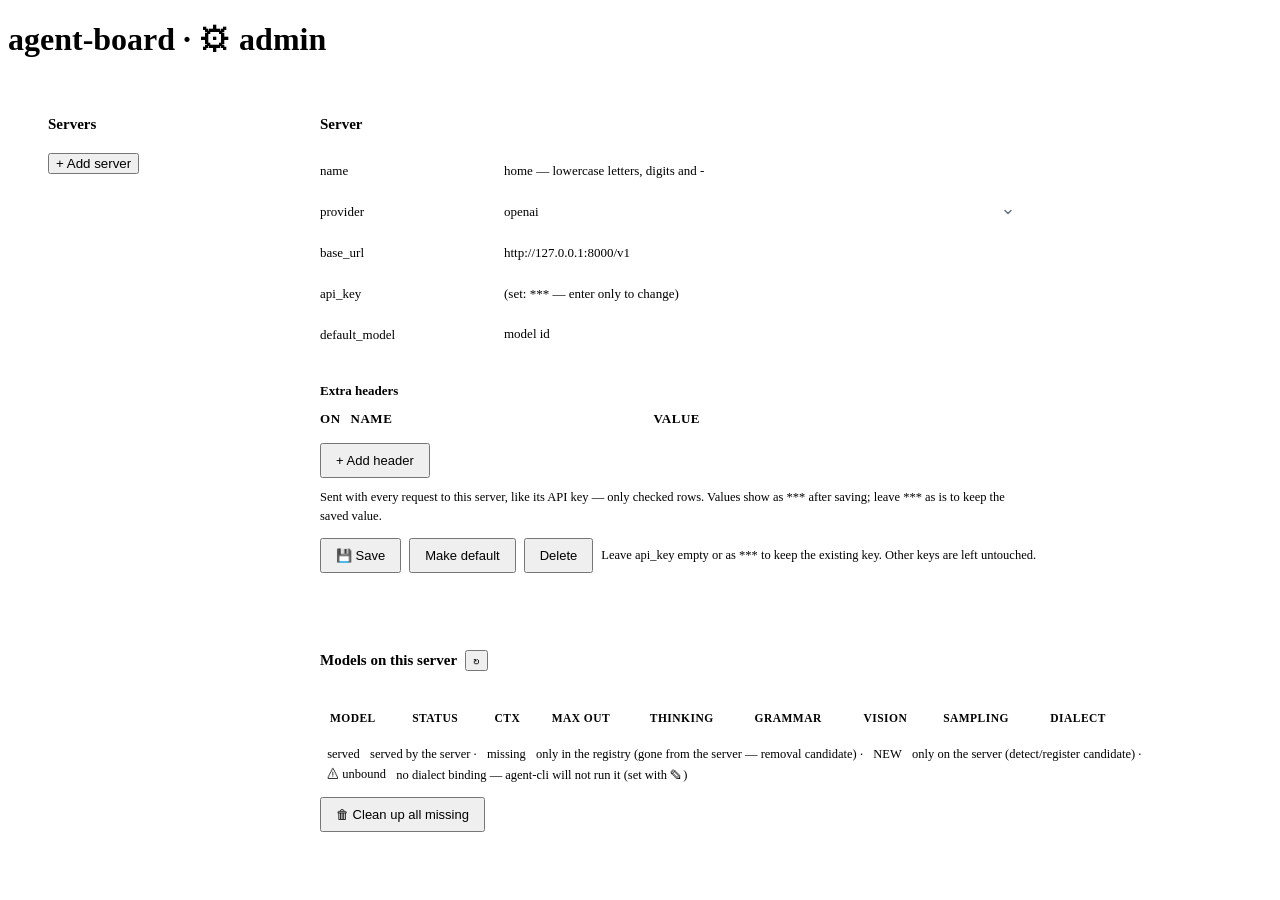
==== commit b0507d63: "v1.48.0 모델 서버 여러 개 — admin 서버 목록·서버별 모델 표, 새 방의 서버 선택, 서버 칩 (agent-cli v10.144.0 짝) - admin: 왼쪽 서버 목" ====
--- a/agent_board/static/admin.html
+++ b/agent_board/static/admin.html
@@ -113,10 +113,28 @@
     #entry-dlg .adm-actions { margin-top: 16px; padding-top: 14px; border-top: 1px solid var(--border); }
     #entry-dlg .adm-status { margin-top: 0; }
 
+    /* ── 서버 목록(왼쪽) + 그 서버의 설정·모델(오른쪽) (v1.48.0) ── */
+    .adm-layout { display: grid; grid-template-columns: 16rem minmax(0, 1fr); gap: 16px; align-items: start; }
+    .adm-detail { display: flex; flex-direction: column; gap: 16px; min-width: 0; }
+    .adm-servers h2 { margin-bottom: 10px; }
+    #srv-list { list-style: none; margin: 0 0 10px; padding: 0; display: flex; flex-direction: column; gap: 4px; }
+    #srv-list button { width: 100%; text-align: left; display: flex; flex-direction: column; gap: 2px; padding: 8px 10px; border-radius: 8px; border: 1px solid transparent; background: transparent; color: inherit; cursor: pointer; font: inherit; }
+    #srv-list button:hover { background: var(--surface-2); }
+    #srv-list button[aria-current="true"] { border-color: var(--border-2); background: var(--surface-2); }
+    .srv-name { font-weight: 600; font-size: 13px; display: flex; gap: 6px; align-items: center; overflow-wrap: anywhere; }
+    .srv-meta { color: var(--muted); font-size: 12px; overflow-wrap: anywhere; }
+    /* hidden 속성이 .badge 의 display 에 지지 않게 (셋업 화면에 "default" 배지가 남던 것) */
+    .adm-main [hidden] { display: none !important; }
+    .badge.default { background: color-mix(in srgb, var(--accent) 15%, transparent); color: var(--accent); }
+    .adm-banner { border: 1px solid var(--border-2); border-radius: 10px; padding: 10px 14px; font-size: 13px; line-height: 1.5; background: var(--surface); overflow-wrap: anywhere; }
+    .adm-banner.warn { border-color: var(--fail); color: var(--fail); background: var(--fail-soft-bg); }
+    #srv-intro { margin: -4px 0 14px; max-width: 44rem; }
+
     /* ── 좁은 화면 — style.css 의 모바일 규칙과 같은 14px 거터, 폼은 한 열 ── */
     @media (max-width: 640px) {
       .adm-main { padding: 14px 14px 32px; gap: 12px; }
       .adm-section { padding: 14px; }
+      .adm-layout { grid-template-columns: minmax(0, 1fr); gap: 12px; }
       .adm-form, #entry-form { grid-template-columns: minmax(0, 1fr); gap: 4px; }
       .adm-form > input, .adm-form > select, #entry-form > input, #entry-form > select { margin-bottom: 6px; }
       dialog#entry-dlg { padding: 16px 14px; }
@@ -129,9 +147,22 @@
   </header>
 
   <main class="adm-main">
+  <div id="cli-gate" class="adm-banner warn" hidden></div>
+  <div id="adm-warn" class="adm-banner warn" hidden></div>
+  <div class="adm-layout">
+  <nav class="adm-section adm-servers" aria-label="Servers">
+    <h2>Servers</h2>
+    <ul id="srv-list"></ul>
+    <button id="srv-add" type="button" class="btn-ghost">+ Add server</button>
+  </nav>
+
+  <div class="adm-detail">
   <section class="adm-section" id="cfg">
-    <h2>config.json <span class="adm-note" id="cfg-path"></span></h2>
+    <h2><span id="srv-title">Server</span> <span id="srv-default-badge" class="badge default" hidden>default for new rooms</span> <span class="adm-note" id="cfg-path"></span></h2>
+    <p class="adm-note" id="srv-intro" hidden></p>
     <div class="adm-form">
+      <label for="cfg-name" id="cfg-name-label">name</label>
+      <input id="cfg-name" type="text" placeholder="home — lowercase letters, digits and -" autocomplete="off" maxlength="64">
       <label for="cfg-provider">provider</label>
       <select id="cfg-provider">
         <option value="openai">openai</option>
@@ -142,7 +173,8 @@
       <label for="cfg-api-key">api_key</label>
       <input id="cfg-api-key" type="text" placeholder="(set: *** — enter only to change)" autocomplete="off">
       <label for="cfg-default-model">default_model</label>
-      <input id="cfg-default-model" type="text" placeholder="model id">
+      <input id="cfg-default-model" type="text" placeholder="model id" list="cfg-model-list" autocomplete="off">
+      <datalist id="cfg-model-list"></datalist>
     </div>
     <div class="adm-hdrs" id="cfg-hdrs">
       <h3>Extra headers</h3>
@@ -153,18 +185,20 @@
       <div class="adm-actions">
         <button id="cfg-hdr-add" type="button" class="btn-ghost">+ Add header</button>
       </div>
-      <p class="adm-note">Sent with every request to the model server, like the API key — only checked rows. Values show as *** after saving; leave *** as is to keep the saved value.</p>
+      <p class="adm-note">Sent with every request to this server, like its API key — only checked rows. Values show as *** after saving; leave *** as is to keep the saved value.</p>
     </div>
     <div class="adm-actions">
       <button id="cfg-save" type="button" class="btn-primary">💾 Save</button>
-      <span class="adm-note">Leave api_key empty or as *** to keep the existing key. Other keys are left untouched.</span>
+      <button id="srv-default" type="button" class="btn-ghost" title="Make this the default server for new rooms and the CLI — existing rooms keep theirs">Make default</button>
+      <button id="srv-delete" type="button" class="btn-danger">Delete</button>
+      <span class="adm-note" id="cfg-save-note">Leave api_key empty or as *** to keep the existing key. Other keys are left untouched.</span>
     </div>
     <div class="adm-status" id="cfg-status"></div>
   </section>
 
   <section class="adm-section" id="models">
-    <h2>models.json
-      <button id="models-refresh" type="button" class="btn-icon" title="Re-probe the endpoint">↻</button>
+    <h2>Models on this server
+      <button id="models-refresh" type="button" class="btn-icon" title="Re-probe the server">↻</button>
     </h2>
     <div class="adm-status" id="models-status"></div>
     <div class="adm-table-wrap">
@@ -176,7 +210,7 @@
     </table>
     </div>
     <p class="adm-note">
-      <span class="badge served">served</span> served by the endpoint ·
+      <span class="badge served">served</span> served by the server ·
       <span class="badge missing">missing</span> only in the registry (gone from the server — removal candidate) ·
       <span class="badge new">NEW</span> only on the server (detect/register candidate) ·
       <span class="badge unbound">⚠ unbound</span> no dialect binding — agent-cli will not run it (set with ✎)
@@ -185,6 +219,8 @@
       <button id="models-clean" type="button" class="btn-danger">🗑 Clean up all missing</button>
     </div>
   </section>
+  </div>
+  </div>
   </main>
 
   <dialog id="entry-dlg">
